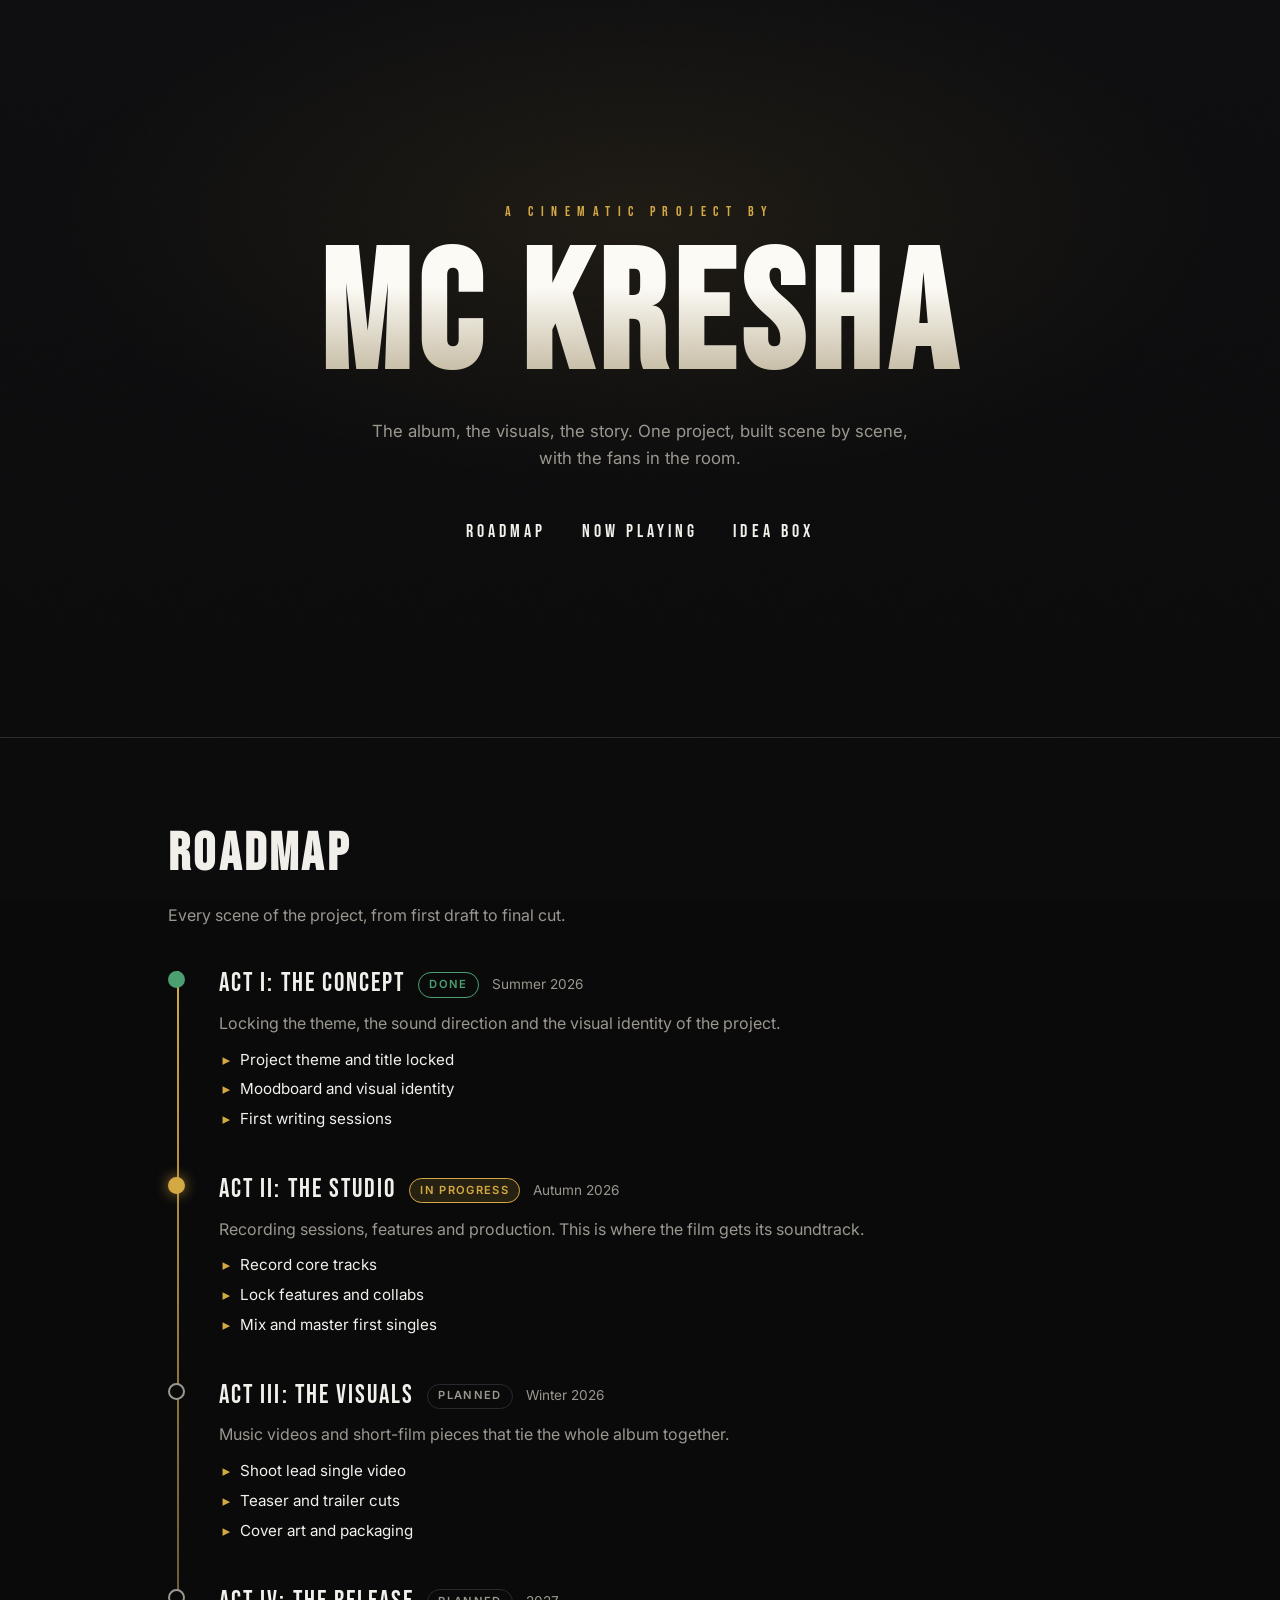
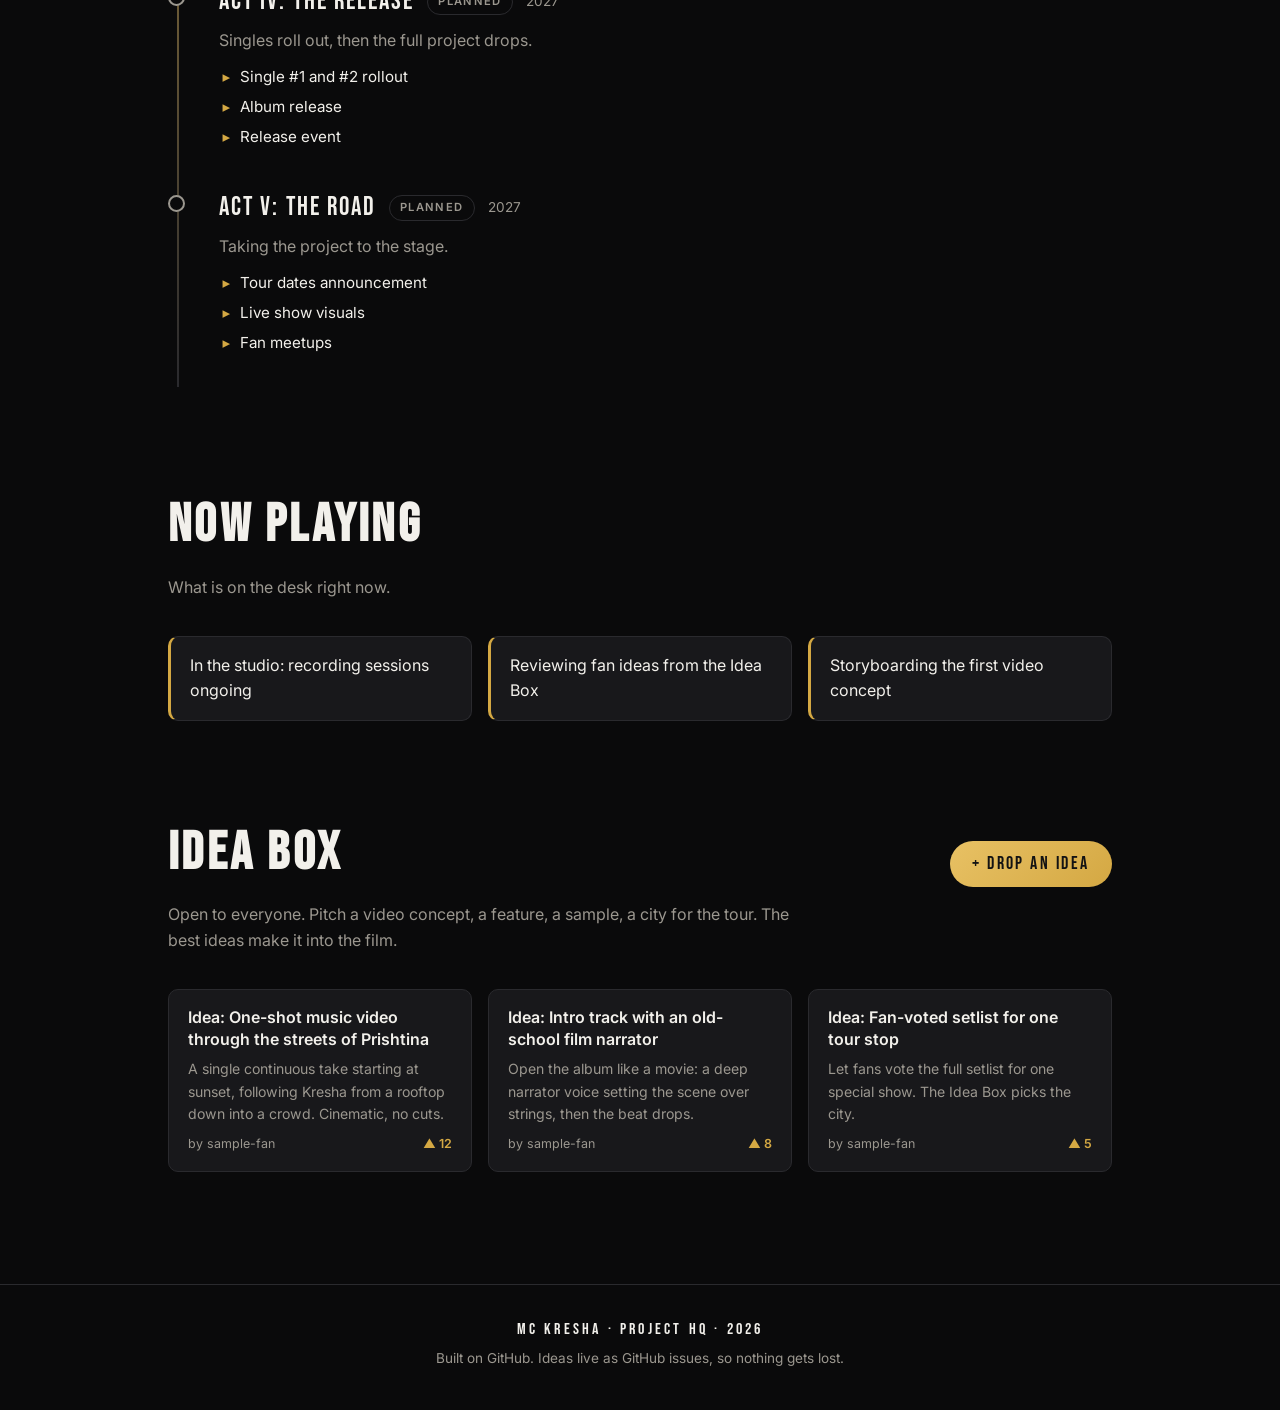
==== index.html @ be72e3a3 "MC Kresha Project HQ: cinematic hub with roadmap and idea box Co-Authored-By: Claude Fable 5 <norepl" ====
<!DOCTYPE html>
<html lang="en">
<head>
  <meta charset="UTF-8">
  <meta name="viewport" content="width=device-width, initial-scale=1.0">
  <title>MC KRESHA | Project HQ</title>
  <meta name="description" content="Official project hub for MC Kresha. Roadmap, updates and the fan idea box.">
  <link rel="preconnect" href="https://fonts.googleapis.com">
  <link rel="preconnect" href="https://fonts.gstatic.com" crossorigin>
  <link href="https://fonts.googleapis.com/css2?family=Bebas+Neue&family=Inter:wght@400;500;600&display=swap" rel="stylesheet">
  <link rel="stylesheet" href="styles.css">
  <link rel="icon" href="data:image/svg+xml,<svg xmlns='http://www.w3.org/2000/svg' viewBox='0 0 100 100'><text y='.9em' font-size='90'>🎬</text></svg>">
</head>
<body>
  <div class="grain" aria-hidden="true"></div>

  <header class="hero">
    <p class="hero-kicker">A CINEMATIC PROJECT BY</p>
    <h1 class="hero-title">MC&nbsp;KRESHA</h1>
    <p class="hero-sub" id="project-tagline">Loading project...</p>
    <nav class="hero-nav">
      <a href="#roadmap">Roadmap</a>
      <a href="#now">Now Playing</a>
      <a href="#ideas">Idea Box</a>
    </nav>
  </header>

  <main>
    <!-- ============ ROADMAP ============ -->
    <section id="roadmap" class="section">
      <div class="section-head">
        <h2>Roadmap</h2>
        <a class="edit-link" id="edit-roadmap" href="#" target="_blank" rel="noopener" hidden>Edit roadmap</a>
      </div>
      <p class="section-lede">Every scene of the project, from first draft to final cut.</p>
      <ol class="timeline" id="timeline">
        <!-- filled by app.js from data/roadmap.json -->
      </ol>
    </section>

    <!-- ============ NOW ============ -->
    <section id="now" class="section">
      <div class="section-head">
        <h2>Now Playing</h2>
      </div>
      <p class="section-lede">What is on the desk right now.</p>
      <ul class="now-list" id="now-list">
        <!-- filled by app.js from data/roadmap.json "now" entries -->
      </ul>
    </section>

    <!-- ============ IDEA BOX ============ -->
    <section id="ideas" class="section">
      <div class="section-head">
        <h2>Idea Box</h2>
        <a class="btn-gold" id="add-idea" href="#" target="_blank" rel="noopener">+ Drop an idea</a>
      </div>
      <p class="section-lede">
        Open to everyone. Pitch a video concept, a feature, a sample, a city for the tour.
        The best ideas make it into the film.
      </p>
      <div class="idea-grid" id="idea-grid">
        <p class="muted" id="idea-status">Loading ideas...</p>
      </div>
    </section>
  </main>

  <footer class="footer">
    <p>MC KRESHA · Project HQ · <span id="year"></span></p>
    <p class="muted">Built on GitHub. Ideas live as GitHub issues, so nothing gets lost.</p>
  </footer>

  <script src="app.js"></script>
</body>
</html>
---- styles.css ----
/* MC KRESHA Project HQ - cinematic dark theme */

:root {
  --bg: #0a0a0b;
  --bg-raise: #141416;
  --bg-card: #18181b;
  --line: #2a2a2e;
  --text: #f2f0eb;
  --text-dim: #9b978f;
  --gold: #d4a843;
  --gold-soft: rgba(212, 168, 67, 0.14);
  --red: #b3382e;
  --green: #4c9f70;
  --radius: 10px;
  --font-display: "Bebas Neue", "Arial Narrow", sans-serif;
  --font-body: "Inter", system-ui, sans-serif;
}

* { box-sizing: border-box; margin: 0; padding: 0; }

html { scroll-behavior: smooth; }

body {
  background: var(--bg);
  color: var(--text);
  font-family: var(--font-body);
  line-height: 1.6;
  overflow-x: hidden;
}

/* film grain overlay */
.grain {
  position: fixed;
  inset: 0;
  pointer-events: none;
  z-index: 50;
  opacity: 0.05;
  background-image: url("data:image/svg+xml,%3Csvg xmlns='http://www.w3.org/2000/svg' width='120' height='120'%3E%3Cfilter id='n'%3E%3CfeTurbulence type='fractalNoise' baseFrequency='0.9' numOctaves='2'/%3E%3C/filter%3E%3Crect width='120' height='120' filter='url(%23n)' opacity='0.6'/%3E%3C/svg%3E");
}

/* ============ HERO ============ */
.hero {
  min-height: 82vh;
  display: flex;
  flex-direction: column;
  justify-content: center;
  align-items: center;
  text-align: center;
  padding: 4rem 1.5rem 3rem;
  position: relative;
  background:
    radial-gradient(ellipse 70% 55% at 50% 30%, rgba(212, 168, 67, 0.09), transparent 65%),
    linear-gradient(180deg, #0d0d0f 0%, var(--bg) 100%);
  border-bottom: 1px solid var(--line);
}

.hero-kicker {
  font-family: var(--font-display);
  letter-spacing: 0.55em;
  font-size: 0.85rem;
  color: var(--gold);
  margin-bottom: 1rem;
}

.hero-title {
  font-family: var(--font-display);
  font-size: clamp(4rem, 15vw, 10.5rem);
  line-height: 0.95;
  letter-spacing: 0.04em;
  background: linear-gradient(180deg, #fdfbf6 30%, #b7ab8d 100%);
  -webkit-background-clip: text;
  background-clip: text;
  color: transparent;
}

.hero-sub {
  margin-top: 1.2rem;
  max-width: 34rem;
  color: var(--text-dim);
  font-size: 1.05rem;
}

.hero-nav {
  margin-top: 2.8rem;
  display: flex;
  gap: 2.2rem;
  flex-wrap: wrap;
  justify-content: center;
}

.hero-nav a {
  font-family: var(--font-display);
  font-size: 1.15rem;
  letter-spacing: 0.22em;
  color: var(--text);
  text-decoration: none;
  padding-bottom: 0.2rem;
  border-bottom: 2px solid transparent;
  transition: color 0.2s, border-color 0.2s;
}

.hero-nav a:hover { color: var(--gold); border-color: var(--gold); }

/* ============ SECTIONS ============ */
.section {
  max-width: 62rem;
  margin: 0 auto;
  padding: 4.5rem 1.5rem 1rem;
}

.section-head {
  display: flex;
  align-items: baseline;
  justify-content: space-between;
  gap: 1rem;
  flex-wrap: wrap;
}

.section-head h2 {
  font-family: var(--font-display);
  font-size: clamp(2.2rem, 6vw, 3.4rem);
  letter-spacing: 0.06em;
  color: var(--text);
}

.section-lede {
  color: var(--text-dim);
  margin: 0.4rem 0 2.2rem;
  max-width: 40rem;
}

.edit-link {
  color: var(--text-dim);
  font-size: 0.85rem;
  text-decoration: none;
  border: 1px solid var(--line);
  padding: 0.35rem 0.8rem;
  border-radius: 999px;
  transition: color 0.2s, border-color 0.2s;
}

.edit-link:hover { color: var(--gold); border-color: var(--gold); }

/* ============ TIMELINE ============ */
.timeline {
  list-style: none;
  position: relative;
  padding-left: 2rem;
}

.timeline::before {
  content: "";
  position: absolute;
  left: 0.55rem;
  top: 0.4rem;
  bottom: 0.4rem;
  width: 2px;
  background: linear-gradient(180deg, var(--gold) 0%, var(--line) 100%);
}

.timeline li {
  position: relative;
  padding: 0 0 2.4rem 1.2rem;
}

.timeline li::before {
  content: "";
  position: absolute;
  left: -1.98rem;
  top: 0.45rem;
  width: 13px;
  height: 13px;
  border-radius: 50%;
  background: var(--bg);
  border: 2px solid var(--text-dim);
}

.timeline li.status-done::before { background: var(--green); border-color: var(--green); }
.timeline li.status-active::before {
  background: var(--gold);
  border-color: var(--gold);
  box-shadow: 0 0 14px rgba(212, 168, 67, 0.7);
}

.phase-top {
  display: flex;
  align-items: center;
  gap: 0.8rem;
  flex-wrap: wrap;
}

.phase-title {
  font-family: var(--font-display);
  font-size: 1.6rem;
  letter-spacing: 0.08em;
}

.phase-when { color: var(--text-dim); font-size: 0.85rem; }

.badge {
  font-size: 0.7rem;
  font-weight: 600;
  letter-spacing: 0.12em;
  text-transform: uppercase;
  padding: 0.18rem 0.65rem;
  border-radius: 999px;
  border: 1px solid var(--line);
  color: var(--text-dim);
}

.badge.done { color: var(--green); border-color: var(--green); }
.badge.active { color: var(--gold); border-color: var(--gold); background: var(--gold-soft); }

.phase-desc { color: var(--text-dim); margin-top: 0.35rem; max-width: 44rem; }

.phase-items {
  list-style: none;
  margin-top: 0.7rem;
  display: flex;
  flex-direction: column;
  gap: 0.35rem;
}

.phase-items li {
  padding: 0 0 0 1.3rem;
  position: relative;
  color: var(--text);
  font-size: 0.95rem;
}

.phase-items li::before {
  content: "▸";
  position: absolute;
  left: 0.2rem;
  top: 0;
  border: none;
  width: auto;
  height: auto;
  background: none;
  color: var(--gold);
}

/* ============ NOW ============ */
.now-list {
  list-style: none;
  display: grid;
  grid-template-columns: repeat(auto-fit, minmax(240px, 1fr));
  gap: 1rem;
}

.now-list li {
  background: var(--bg-card);
  border: 1px solid var(--line);
  border-left: 3px solid var(--gold);
  border-radius: var(--radius);
  padding: 1rem 1.2rem;
}

/* ============ IDEA BOX ============ */
.btn-gold {
  font-family: var(--font-display);
  font-size: 1.1rem;
  letter-spacing: 0.14em;
  color: #131313;
  background: linear-gradient(135deg, #e8c164, var(--gold));
  text-decoration: none;
  padding: 0.55rem 1.4rem;
  border-radius: 999px;
  transition: transform 0.15s, box-shadow 0.15s;
  white-space: nowrap;
}

.btn-gold:hover {
  transform: translateY(-2px);
  box-shadow: 0 6px 22px rgba(212, 168, 67, 0.35);
}

.idea-grid {
  display: grid;
  grid-template-columns: repeat(auto-fill, minmax(260px, 1fr));
  gap: 1rem;
  margin-bottom: 2rem;
}

.idea-card {
  background: var(--bg-card);
  border: 1px solid var(--line);
  border-radius: var(--radius);
  padding: 1.1rem 1.2rem;
  display: flex;
  flex-direction: column;
  gap: 0.5rem;
  transition: border-color 0.2s, transform 0.2s;
}

.idea-card:hover { border-color: var(--gold); transform: translateY(-3px); }

.idea-card h3 { font-size: 1rem; font-weight: 600; line-height: 1.35; }

.idea-card h3 a { color: var(--text); text-decoration: none; }
.idea-card h3 a:hover { color: var(--gold); }

.idea-body {
  color: var(--text-dim);
  font-size: 0.88rem;
  display: -webkit-box;
  -webkit-line-clamp: 3;
  -webkit-box-orient: vertical;
  overflow: hidden;
}

.idea-meta {
  margin-top: auto;
  display: flex;
  justify-content: space-between;
  align-items: center;
  font-size: 0.78rem;
  color: var(--text-dim);
}

.idea-votes { color: var(--gold); font-weight: 600; }

.muted { color: var(--text-dim); }

/* ============ FOOTER ============ */
.footer {
  margin-top: 4rem;
  border-top: 1px solid var(--line);
  padding: 2rem 1.5rem 2.5rem;
  text-align: center;
  font-size: 0.85rem;
}

.footer p:first-child {
  font-family: var(--font-display);
  letter-spacing: 0.2em;
  font-size: 1rem;
  margin-bottom: 0.3rem;
}

@media (max-width: 600px) {
  .hero { min-height: 70vh; }
  .timeline { padding-left: 1.6rem; }
}
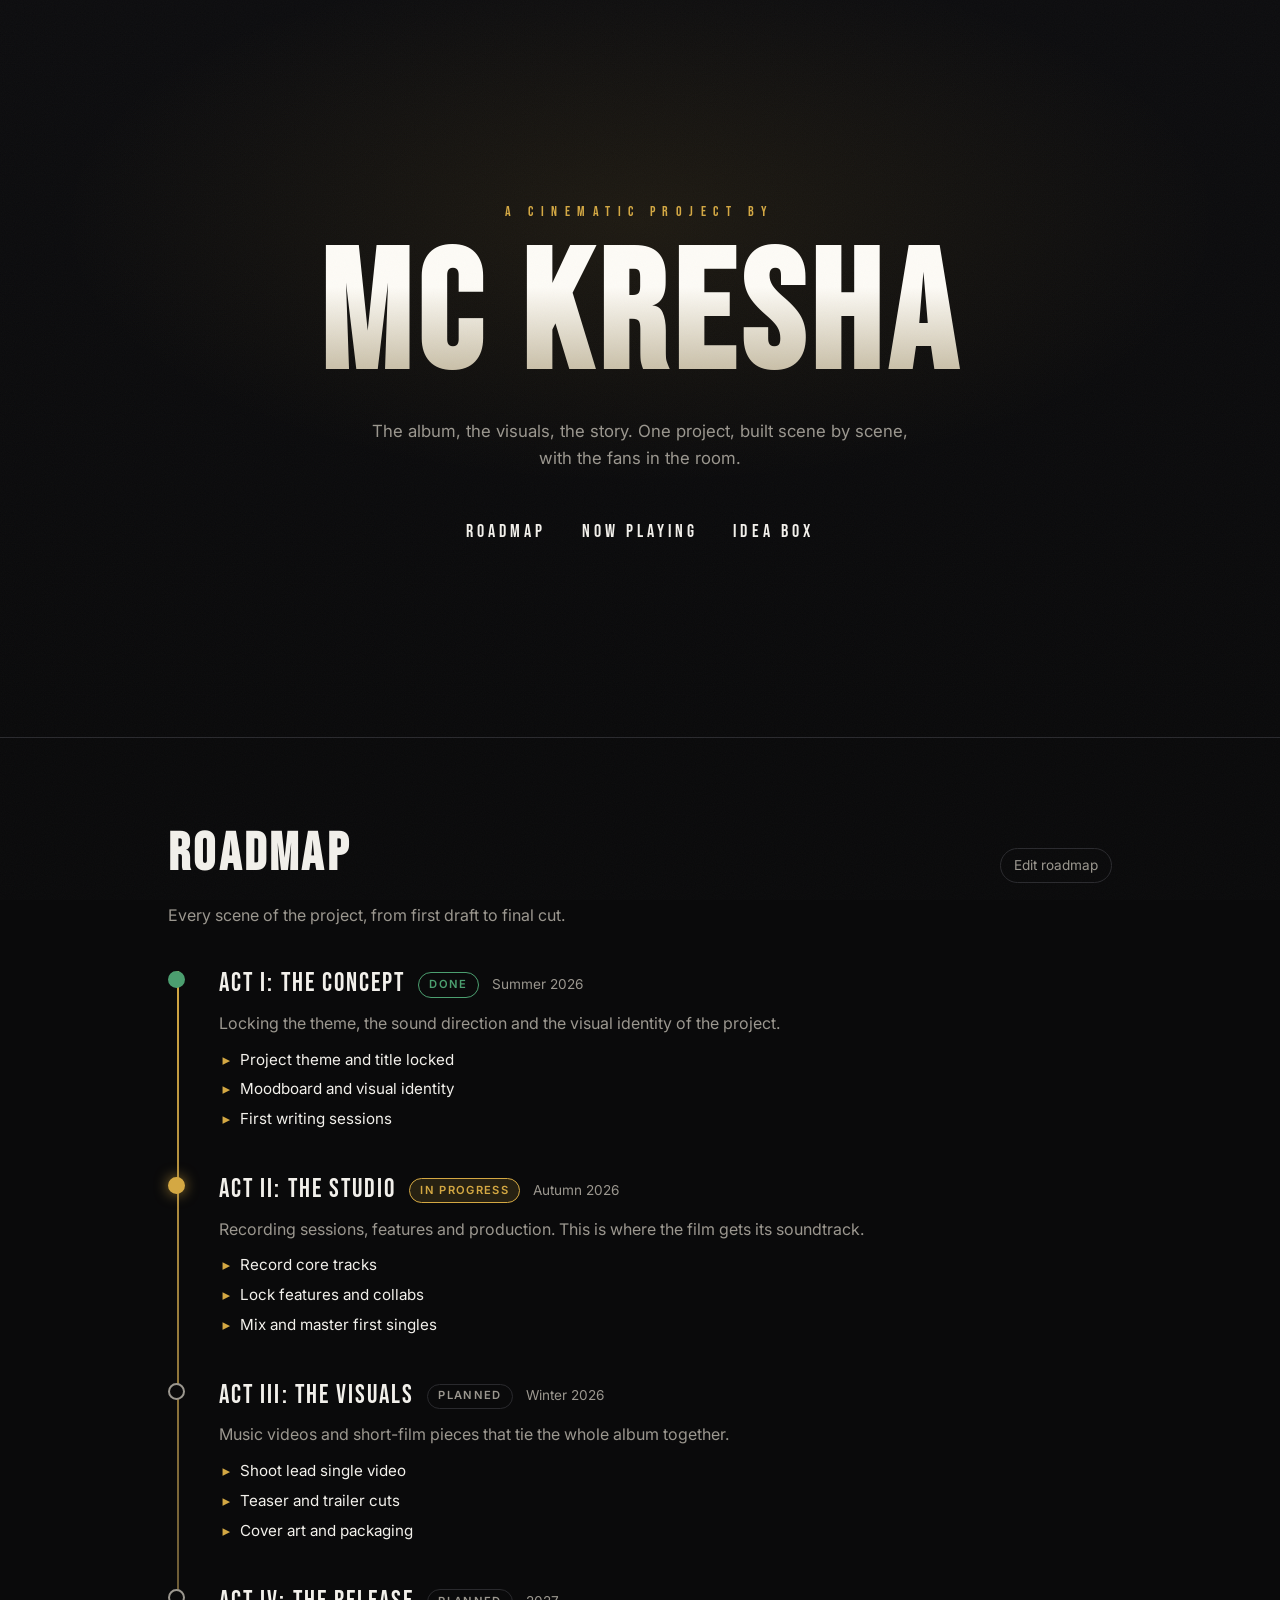
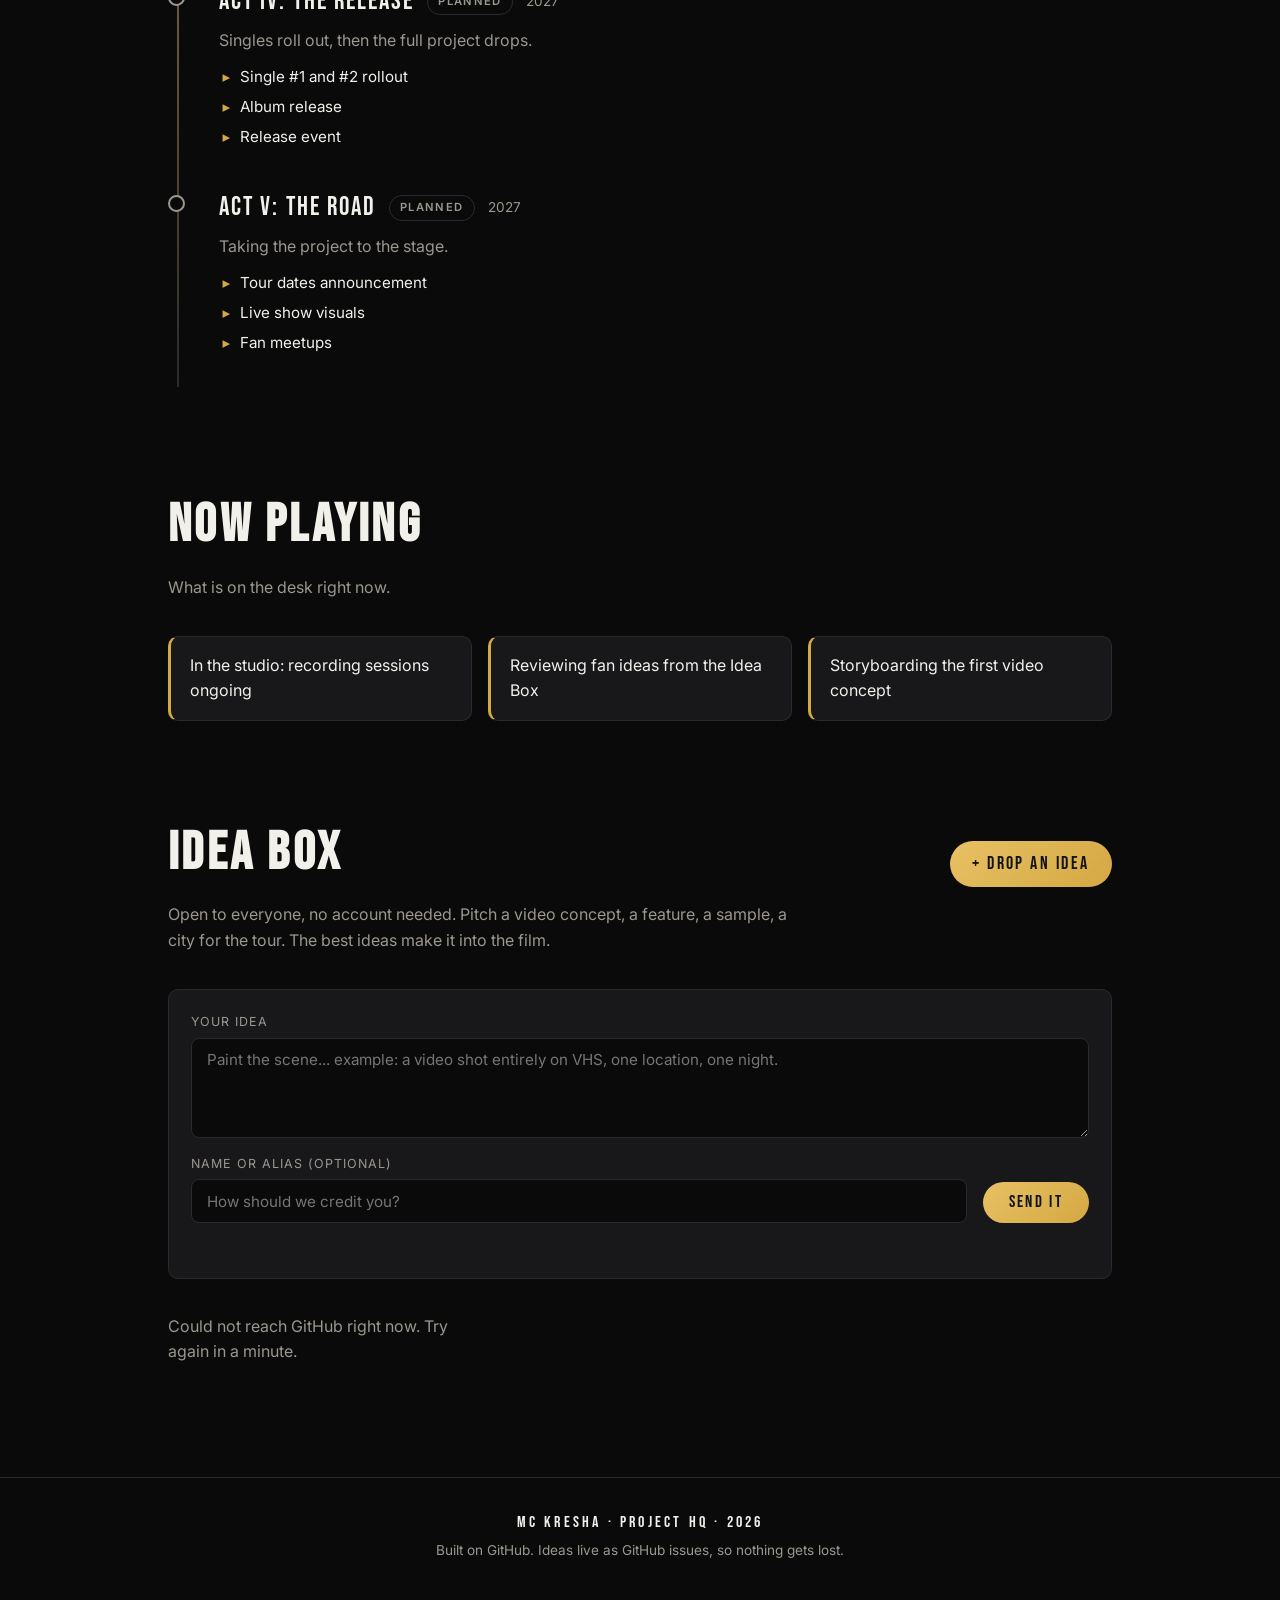
==== commit 2625dd1f: "Add no-login idea submissions via Cloudflare Worker relay On-page form (name optional, honeypot spam" ====
--- a/index.html
+++ b/index.html
@@ -56,9 +56,28 @@
         <a class="btn-gold" id="add-idea" href="#" target="_blank" rel="noopener">+ Drop an idea</a>
       </div>
       <p class="section-lede">
-        Open to everyone. Pitch a video concept, a feature, a sample, a city for the tour.
-        The best ideas make it into the film.
+        Open to everyone, no account needed. Pitch a video concept, a feature, a sample,
+        a city for the tour. The best ideas make it into the film.
       </p>
+
+      <form id="idea-form" class="idea-form" hidden>
+        <label class="field">
+          <span>Your idea</span>
+          <textarea id="idea-text" rows="4" maxlength="1000" required
+            placeholder="Paint the scene... example: a video shot entirely on VHS, one location, one night."></textarea>
+        </label>
+        <div class="idea-form-row">
+          <label class="field">
+            <span>Name or alias (optional)</span>
+            <input id="idea-name" type="text" maxlength="60" placeholder="How should we credit you?">
+          </label>
+          <button type="submit" class="btn-gold btn-submit" id="idea-submit">Send it</button>
+        </div>
+        <!-- honeypot field: humans never see it, bots fill it -->
+        <input type="text" id="idea-website" name="website" class="hp-field" tabindex="-1" autocomplete="off" aria-hidden="true">
+        <p class="form-msg" id="form-msg" role="status"></p>
+      </form>
+
       <div class="idea-grid" id="idea-grid">
         <p class="muted" id="idea-status">Loading ideas...</p>
       </div>
--- a/styles.css
+++ b/styles.css
@@ -275,6 +275,79 @@
   box-shadow: 0 6px 22px rgba(212, 168, 67, 0.35);
 }
 
+/* submission form */
+.idea-form {
+  background: var(--bg-card);
+  border: 1px solid var(--line);
+  border-radius: var(--radius);
+  padding: 1.4rem;
+  margin-bottom: 2.2rem;
+  display: flex;
+  flex-direction: column;
+  gap: 1rem;
+}
+
+.field {
+  display: flex;
+  flex-direction: column;
+  gap: 0.35rem;
+  flex: 1;
+}
+
+.field span {
+  font-size: 0.78rem;
+  letter-spacing: 0.08em;
+  text-transform: uppercase;
+  color: var(--text-dim);
+}
+
+.field textarea,
+.field input {
+  background: var(--bg);
+  border: 1px solid var(--line);
+  border-radius: 8px;
+  color: var(--text);
+  font-family: var(--font-body);
+  font-size: 0.95rem;
+  padding: 0.7rem 0.9rem;
+  resize: vertical;
+  transition: border-color 0.2s;
+}
+
+.field textarea:focus,
+.field input:focus {
+  outline: none;
+  border-color: var(--gold);
+}
+
+.idea-form-row {
+  display: flex;
+  gap: 1rem;
+  align-items: flex-end;
+  flex-wrap: wrap;
+}
+
+.btn-submit {
+  border: none;
+  cursor: pointer;
+  font-size: 1.05rem;
+  padding: 0.65rem 1.6rem;
+}
+
+.btn-submit:disabled { opacity: 0.6; cursor: wait; transform: none; }
+
+.hp-field {
+  position: absolute;
+  left: -9999px;
+  width: 1px;
+  height: 1px;
+  opacity: 0;
+}
+
+.form-msg { font-size: 0.85rem; color: var(--text-dim); min-height: 1.2em; margin: 0; }
+.form-msg.ok { color: var(--green); }
+.form-msg.err { color: var(--red); }
+
 .idea-grid {
   display: grid;
   grid-template-columns: repeat(auto-fill, minmax(260px, 1fr));
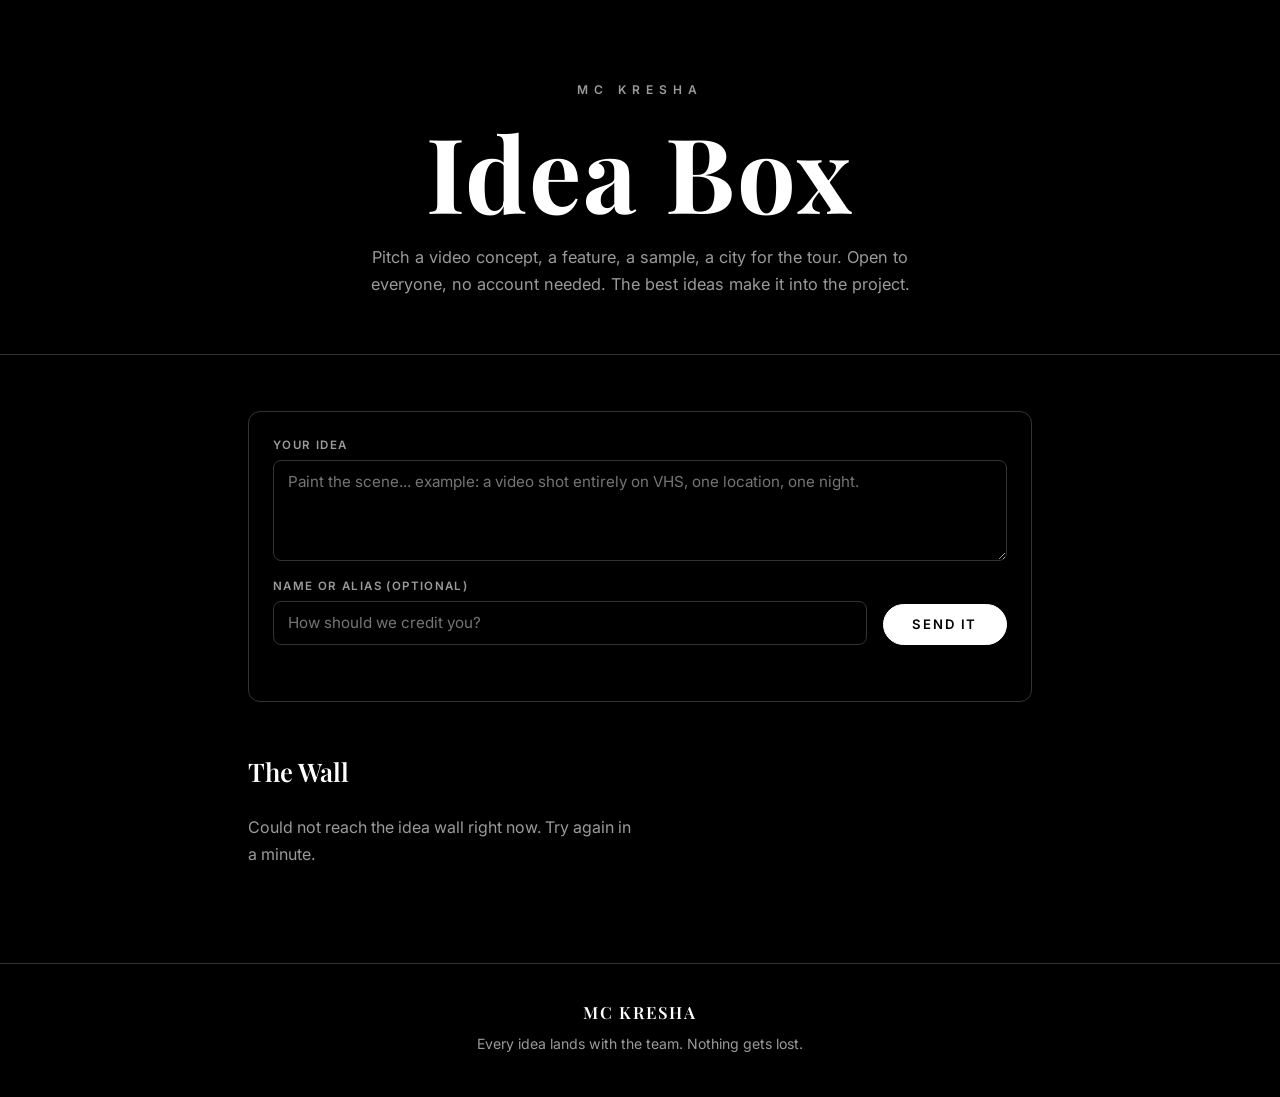
==== commit f41c91aa: "Strip Kresha page down to the idea box in house style Removed roadmap, now playing and the data file" ====
--- a/index.html
+++ b/index.html
@@ -3,81 +3,45 @@
 <head>
   <meta charset="UTF-8">
   <meta name="viewport" content="width=device-width, initial-scale=1.0">
-  <title>MC KRESHA | Project HQ</title>
-  <meta name="description" content="Official project hub for MC Kresha. Roadmap, updates and the fan idea box.">
+  <title>MC KRESHA | Idea Box</title>
+  <meta name="description" content="Drop your idea for the MC Kresha project. Open to everyone, no account needed.">
   <link rel="preconnect" href="https://fonts.googleapis.com">
   <link rel="preconnect" href="https://fonts.gstatic.com" crossorigin>
-  <link href="https://fonts.googleapis.com/css2?family=Bebas+Neue&family=Inter:wght@400;500;600&display=swap" rel="stylesheet">
+  <link href="https://fonts.googleapis.com/css2?family=Playfair+Display:wght@500;600;700&family=Inter:wght@400;500;600&display=swap" rel="stylesheet">
   <link rel="stylesheet" href="styles.css">
-  <link rel="icon" href="data:image/svg+xml,<svg xmlns='http://www.w3.org/2000/svg' viewBox='0 0 100 100'><text y='.9em' font-size='90'>🎬</text></svg>">
+  <link rel="icon" href="data:image/svg+xml,<svg xmlns='http://www.w3.org/2000/svg' viewBox='0 0 100 100'><text y='.9em' font-size='90'>💡</text></svg>">
 </head>
 <body>
-  <div class="grain" aria-hidden="true"></div>
 
   <header class="hero">
-    <p class="hero-kicker">A CINEMATIC PROJECT BY</p>
-    <h1 class="hero-title">MC&nbsp;KRESHA</h1>
-    <p class="hero-sub" id="project-tagline">Loading project...</p>
-    <nav class="hero-nav">
-      <a href="#roadmap">Roadmap</a>
-      <a href="#now">Now Playing</a>
-      <a href="#ideas">Idea Box</a>
-    </nav>
+    <p class="hero-kicker">MC KRESHA</p>
+    <h1 class="hero-title">Idea Box</h1>
+    <p class="hero-sub">
+      Pitch a video concept, a feature, a sample, a city for the tour.
+      Open to everyone, no account needed. The best ideas make it into the project.
+    </p>
   </header>
 
   <main>
-    <!-- ============ ROADMAP ============ -->
-    <section id="roadmap" class="section">
-      <div class="section-head">
-        <h2>Roadmap</h2>
-        <a class="edit-link" id="edit-roadmap" href="#" target="_blank" rel="noopener" hidden>Edit roadmap</a>
-      </div>
-      <p class="section-lede">Every scene of the project, from first draft to final cut.</p>
-      <ol class="timeline" id="timeline">
-        <!-- filled by app.js from data/roadmap.json -->
-      </ol>
-    </section>
-
-    <!-- ============ NOW ============ -->
-    <section id="now" class="section">
-      <div class="section-head">
-        <h2>Now Playing</h2>
-      </div>
-      <p class="section-lede">What is on the desk right now.</p>
-      <ul class="now-list" id="now-list">
-        <!-- filled by app.js from data/roadmap.json "now" entries -->
-      </ul>
-    </section>
-
-    <!-- ============ IDEA BOX ============ -->
-    <section id="ideas" class="section">
-      <div class="section-head">
-        <h2>Idea Box</h2>
-        <a class="btn-gold" id="add-idea" href="#" target="_blank" rel="noopener">+ Drop an idea</a>
-      </div>
-      <p class="section-lede">
-        Open to everyone, no account needed. Pitch a video concept, a feature, a sample,
-        a city for the tour. The best ideas make it into the film.
-      </p>
-
+    <section class="section">
       <form id="idea-form" class="idea-form" hidden>
         <label class="field">
           <span>Your idea</span>
           <textarea id="idea-text" rows="4" maxlength="1000" required
             placeholder="Paint the scene... example: a video shot entirely on VHS, one location, one night."></textarea>
         </label>
-        <div class="idea-form-row">
+        <div class="form-row">
           <label class="field">
             <span>Name or alias (optional)</span>
             <input id="idea-name" type="text" maxlength="60" placeholder="How should we credit you?">
           </label>
-          <button type="submit" class="btn-gold btn-submit" id="idea-submit">Send it</button>
+          <button type="submit" class="btn-send" id="idea-submit">Send it</button>
         </div>
-        <!-- honeypot field: humans never see it, bots fill it -->
         <input type="text" id="idea-website" name="website" class="hp-field" tabindex="-1" autocomplete="off" aria-hidden="true">
         <p class="form-msg" id="form-msg" role="status"></p>
       </form>
 
+      <h2 class="wall-title">The Wall</h2>
       <div class="idea-grid" id="idea-grid">
         <p class="muted" id="idea-status">Loading ideas...</p>
       </div>
@@ -85,8 +49,8 @@
   </main>
 
   <footer class="footer">
-    <p>MC KRESHA · Project HQ · <span id="year"></span></p>
-    <p class="muted">Built on GitHub. Ideas live as GitHub issues, so nothing gets lost.</p>
+    <p>MC KRESHA</p>
+    <p class="muted">Every idea lands with the team. Nothing gets lost.</p>
   </footer>
 
   <script src="app.js"></script>
--- a/styles.css
+++ b/styles.css
@@ -1,304 +1,87 @@
-/* MC KRESHA Project HQ - cinematic dark theme */
+/* MC KRESHA Idea Box - house style: pitch black, plain white */
 
 :root {
-  --bg: #0a0a0b;
-  --bg-raise: #141416;
-  --bg-card: #18181b;
-  --line: #2a2a2e;
-  --text: #f2f0eb;
-  --text-dim: #9b978f;
-  --gold: #d4a843;
-  --gold-soft: rgba(212, 168, 67, 0.14);
-  --red: #b3382e;
-  --green: #4c9f70;
-  --radius: 10px;
-  --font-display: "Bebas Neue", "Arial Narrow", sans-serif;
+  --bg: #000000;
+  --line: #333333;
+  --line-soft: #222222;
+  --text: #ffffff;
+  --dim: #9a9a9a;
+  --radius: 12px;
+  --font-display: "Playfair Display", Georgia, serif;
   --font-body: "Inter", system-ui, sans-serif;
 }
 
 * { box-sizing: border-box; margin: 0; padding: 0; }
 
-html { scroll-behavior: smooth; }
-
 body {
   background: var(--bg);
   color: var(--text);
   font-family: var(--font-body);
-  line-height: 1.6;
-  overflow-x: hidden;
-}
-
-/* film grain overlay */
-.grain {
-  position: fixed;
-  inset: 0;
-  pointer-events: none;
-  z-index: 50;
-  opacity: 0.05;
-  background-image: url("data:image/svg+xml,%3Csvg xmlns='http://www.w3.org/2000/svg' width='120' height='120'%3E%3Cfilter id='n'%3E%3CfeTurbulence type='fractalNoise' baseFrequency='0.9' numOctaves='2'/%3E%3C/filter%3E%3Crect width='120' height='120' filter='url(%23n)' opacity='0.6'/%3E%3C/svg%3E");
+  line-height: 1.65;
 }
 
 /* ============ HERO ============ */
 .hero {
-  min-height: 82vh;
   display: flex;
   flex-direction: column;
   justify-content: center;
   align-items: center;
   text-align: center;
-  padding: 4rem 1.5rem 3rem;
-  position: relative;
-  background:
-    radial-gradient(ellipse 70% 55% at 50% 30%, rgba(212, 168, 67, 0.09), transparent 65%),
-    linear-gradient(180deg, #0d0d0f 0%, var(--bg) 100%);
+  padding: 5rem 1.5rem 3.5rem;
   border-bottom: 1px solid var(--line);
 }
 
 .hero-kicker {
-  font-family: var(--font-display);
-  letter-spacing: 0.55em;
-  font-size: 0.85rem;
-  color: var(--gold);
-  margin-bottom: 1rem;
+  letter-spacing: 0.5em;
+  font-size: 0.75rem;
+  font-weight: 600;
+  color: var(--dim);
+  margin-bottom: 1.2rem;
 }
 
 .hero-title {
   font-family: var(--font-display);
-  font-size: clamp(4rem, 15vw, 10.5rem);
-  line-height: 0.95;
-  letter-spacing: 0.04em;
-  background: linear-gradient(180deg, #fdfbf6 30%, #b7ab8d 100%);
-  -webkit-background-clip: text;
-  background-clip: text;
-  color: transparent;
+  font-weight: 700;
+  font-size: clamp(3rem, 11vw, 6.5rem);
+  line-height: 1;
+  letter-spacing: 0.02em;
+  color: var(--text);
 }
 
 .hero-sub {
-  margin-top: 1.2rem;
+  margin-top: 1.3rem;
   max-width: 34rem;
-  color: var(--text-dim);
-  font-size: 1.05rem;
+  color: var(--dim);
+  font-size: 1.02rem;
 }
 
-.hero-nav {
-  margin-top: 2.8rem;
-  display: flex;
-  gap: 2.2rem;
-  flex-wrap: wrap;
-  justify-content: center;
+/* ============ SECTION ============ */
+.section {
+  max-width: 52rem;
+  margin: 0 auto;
+  padding: 3.5rem 1.5rem 1rem;
 }
 
-.hero-nav a {
-  font-family: var(--font-display);
-  font-size: 1.15rem;
-  letter-spacing: 0.22em;
-  color: var(--text);
-  text-decoration: none;
-  padding-bottom: 0.2rem;
-  border-bottom: 2px solid transparent;
-  transition: color 0.2s, border-color 0.2s;
-}
+.muted { color: var(--dim); }
 
-.hero-nav a:hover { color: var(--gold); border-color: var(--gold); }
-
-/* ============ SECTIONS ============ */
-.section {
-  max-width: 62rem;
-  margin: 0 auto;
-  padding: 4.5rem 1.5rem 1rem;
-}
-
-.section-head {
-  display: flex;
-  align-items: baseline;
-  justify-content: space-between;
-  gap: 1rem;
-  flex-wrap: wrap;
-}
-
-.section-head h2 {
-  font-family: var(--font-display);
-  font-size: clamp(2.2rem, 6vw, 3.4rem);
-  letter-spacing: 0.06em;
-  color: var(--text);
-}
-
-.section-lede {
-  color: var(--text-dim);
-  margin: 0.4rem 0 2.2rem;
-  max-width: 40rem;
-}
-
-.edit-link {
-  color: var(--text-dim);
-  font-size: 0.85rem;
-  text-decoration: none;
-  border: 1px solid var(--line);
-  padding: 0.35rem 0.8rem;
-  border-radius: 999px;
-  transition: color 0.2s, border-color 0.2s;
-}
-
-.edit-link:hover { color: var(--gold); border-color: var(--gold); }
-
-/* ============ TIMELINE ============ */
-.timeline {
-  list-style: none;
-  position: relative;
-  padding-left: 2rem;
-}
-
-.timeline::before {
-  content: "";
-  position: absolute;
-  left: 0.55rem;
-  top: 0.4rem;
-  bottom: 0.4rem;
-  width: 2px;
-  background: linear-gradient(180deg, var(--gold) 0%, var(--line) 100%);
-}
-
-.timeline li {
-  position: relative;
-  padding: 0 0 2.4rem 1.2rem;
-}
-
-.timeline li::before {
-  content: "";
-  position: absolute;
-  left: -1.98rem;
-  top: 0.45rem;
-  width: 13px;
-  height: 13px;
-  border-radius: 50%;
-  background: var(--bg);
-  border: 2px solid var(--text-dim);
-}
-
-.timeline li.status-done::before { background: var(--green); border-color: var(--green); }
-.timeline li.status-active::before {
-  background: var(--gold);
-  border-color: var(--gold);
-  box-shadow: 0 0 14px rgba(212, 168, 67, 0.7);
-}
-
-.phase-top {
-  display: flex;
-  align-items: center;
-  gap: 0.8rem;
-  flex-wrap: wrap;
-}
-
-.phase-title {
-  font-family: var(--font-display);
-  font-size: 1.6rem;
-  letter-spacing: 0.08em;
-}
-
-.phase-when { color: var(--text-dim); font-size: 0.85rem; }
-
-.badge {
-  font-size: 0.7rem;
-  font-weight: 600;
-  letter-spacing: 0.12em;
-  text-transform: uppercase;
-  padding: 0.18rem 0.65rem;
-  border-radius: 999px;
-  border: 1px solid var(--line);
-  color: var(--text-dim);
-}
-
-.badge.done { color: var(--green); border-color: var(--green); }
-.badge.active { color: var(--gold); border-color: var(--gold); background: var(--gold-soft); }
-
-.phase-desc { color: var(--text-dim); margin-top: 0.35rem; max-width: 44rem; }
-
-.phase-items {
-  list-style: none;
-  margin-top: 0.7rem;
-  display: flex;
-  flex-direction: column;
-  gap: 0.35rem;
-}
-
-.phase-items li {
-  padding: 0 0 0 1.3rem;
-  position: relative;
-  color: var(--text);
-  font-size: 0.95rem;
-}
-
-.phase-items li::before {
-  content: "▸";
-  position: absolute;
-  left: 0.2rem;
-  top: 0;
-  border: none;
-  width: auto;
-  height: auto;
-  background: none;
-  color: var(--gold);
-}
-
-/* ============ NOW ============ */
-.now-list {
-  list-style: none;
-  display: grid;
-  grid-template-columns: repeat(auto-fit, minmax(240px, 1fr));
-  gap: 1rem;
-}
-
-.now-list li {
-  background: var(--bg-card);
-  border: 1px solid var(--line);
-  border-left: 3px solid var(--gold);
-  border-radius: var(--radius);
-  padding: 1rem 1.2rem;
-}
-
-/* ============ IDEA BOX ============ */
-.btn-gold {
-  font-family: var(--font-display);
-  font-size: 1.1rem;
-  letter-spacing: 0.14em;
-  color: #131313;
-  background: linear-gradient(135deg, #e8c164, var(--gold));
-  text-decoration: none;
-  padding: 0.55rem 1.4rem;
-  border-radius: 999px;
-  transition: transform 0.15s, box-shadow 0.15s;
-  white-space: nowrap;
-}
-
-.btn-gold:hover {
-  transform: translateY(-2px);
-  box-shadow: 0 6px 22px rgba(212, 168, 67, 0.35);
-}
-
-/* submission form */
+/* ============ FORM ============ */
 .idea-form {
-  background: var(--bg-card);
   border: 1px solid var(--line);
   border-radius: var(--radius);
-  padding: 1.4rem;
-  margin-bottom: 2.2rem;
+  padding: 1.5rem;
   display: flex;
   flex-direction: column;
   gap: 1rem;
 }
 
-.field {
-  display: flex;
-  flex-direction: column;
-  gap: 0.35rem;
-  flex: 1;
-}
+.field { display: flex; flex-direction: column; gap: 0.35rem; flex: 1; }
 
 .field span {
-  font-size: 0.78rem;
-  letter-spacing: 0.08em;
+  font-size: 0.72rem;
+  font-weight: 600;
+  letter-spacing: 0.12em;
   text-transform: uppercase;
-  color: var(--text-dim);
+  color: var(--dim);
 }
 
 .field textarea,
@@ -315,26 +98,32 @@
 }
 
 .field textarea:focus,
-.field input:focus {
-  outline: none;
-  border-color: var(--gold);
-}
+.field input:focus { outline: none; border-color: var(--text); }
 
-.idea-form-row {
+.form-row {
   display: flex;
   gap: 1rem;
   align-items: flex-end;
   flex-wrap: wrap;
 }
 
-.btn-submit {
-  border: none;
+.btn-send {
+  font-family: var(--font-body);
+  font-size: 0.82rem;
+  font-weight: 600;
+  letter-spacing: 0.14em;
+  text-transform: uppercase;
+  color: var(--bg);
+  background: var(--text);
+  border: 1px solid var(--text);
+  border-radius: 999px;
+  padding: 0.7rem 1.8rem;
   cursor: pointer;
-  font-size: 1.05rem;
-  padding: 0.65rem 1.6rem;
+  transition: opacity 0.15s;
 }
 
-.btn-submit:disabled { opacity: 0.6; cursor: wait; transform: none; }
+.btn-send:hover { opacity: 0.85; }
+.btn-send:disabled { opacity: 0.5; cursor: wait; }
 
 .hp-field {
   position: absolute;
@@ -344,74 +133,66 @@
   opacity: 0;
 }
 
-.form-msg { font-size: 0.85rem; color: var(--text-dim); min-height: 1.2em; margin: 0; }
-.form-msg.ok { color: var(--green); }
-.form-msg.err { color: var(--red); }
+.form-msg { font-size: 0.85rem; color: var(--dim); min-height: 1.2em; margin: 0; }
+
+/* ============ WALL ============ */
+.wall-title {
+  font-family: var(--font-display);
+  font-weight: 600;
+  font-size: 1.6rem;
+  margin: 3rem 0 1.4rem;
+}
 
 .idea-grid {
   display: grid;
-  grid-template-columns: repeat(auto-fill, minmax(260px, 1fr));
-  gap: 1rem;
+  grid-template-columns: repeat(auto-fill, minmax(250px, 1fr));
+  gap: 1.1rem;
   margin-bottom: 2rem;
 }
 
 .idea-card {
-  background: var(--bg-card);
   border: 1px solid var(--line);
   border-radius: var(--radius);
-  padding: 1.1rem 1.2rem;
+  padding: 1.1rem 1.3rem;
   display: flex;
   flex-direction: column;
-  gap: 0.5rem;
-  transition: border-color 0.2s, transform 0.2s;
+  gap: 0.6rem;
+  transition: border-color 0.2s;
 }
 
-.idea-card:hover { border-color: var(--gold); transform: translateY(-3px); }
+.idea-card:hover { border-color: var(--text); }
 
-.idea-card h3 { font-size: 1rem; font-weight: 600; line-height: 1.35; }
-
-.idea-card h3 a { color: var(--text); text-decoration: none; }
-.idea-card h3 a:hover { color: var(--gold); }
-
-.idea-body {
-  color: var(--text-dim);
-  font-size: 0.88rem;
-  display: -webkit-box;
-  -webkit-line-clamp: 3;
-  -webkit-box-orient: vertical;
-  overflow: hidden;
-}
+.idea-body { font-size: 0.92rem; }
 
 .idea-meta {
   margin-top: auto;
   display: flex;
   justify-content: space-between;
   align-items: center;
+  gap: 0.8rem;
   font-size: 0.78rem;
-  color: var(--text-dim);
+  color: var(--dim);
 }
 
-.idea-votes { color: var(--gold); font-weight: 600; }
+.idea-votes { color: var(--text); font-weight: 600; }
 
-.muted { color: var(--text-dim); }
+.idea-meta a { color: var(--dim); text-decoration: none; border-bottom: 1px solid var(--line-soft); }
+.idea-meta a:hover { color: var(--text); border-color: var(--text); }
 
 /* ============ FOOTER ============ */
 .footer {
-  margin-top: 4rem;
+  margin-top: 3rem;
   border-top: 1px solid var(--line);
-  padding: 2rem 1.5rem 2.5rem;
+  padding: 2.2rem 1.5rem 2.6rem;
   text-align: center;
-  font-size: 0.85rem;
+  font-size: 0.88rem;
 }
 
 .footer p:first-child {
   font-family: var(--font-display);
-  letter-spacing: 0.2em;
-  font-size: 1rem;
+  font-weight: 600;
+  letter-spacing: 0.1em;
+  font-size: 1.05rem;
+  color: var(--text);
   margin-bottom: 0.3rem;
 }
-
-@media (max-width: 600px) {
-  .hero { min-height: 70vh; }
-  .timeline { padding-left: 1.6rem; }
-}
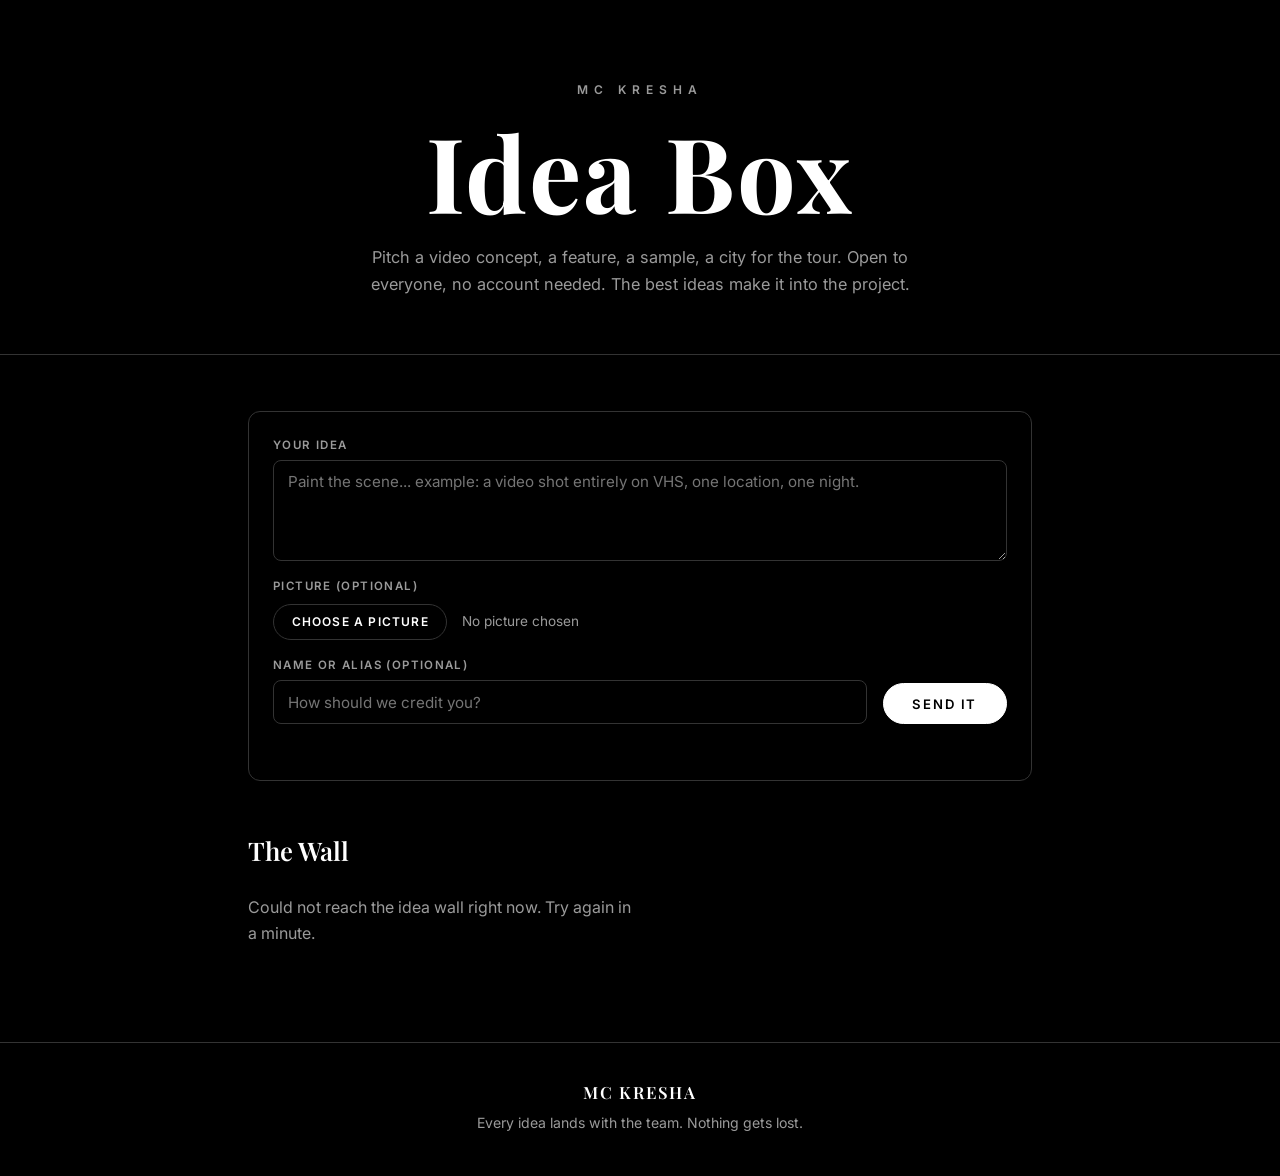
==== commit 754b88e2: "Let people attach a picture to an idea Browser resizes to 1600px JPEG (also drops EXIF), relay store" ====
--- a/index.html
+++ b/index.html
@@ -30,6 +30,19 @@
           <textarea id="idea-text" rows="4" maxlength="1000" required
             placeholder="Paint the scene... example: a video shot entirely on VHS, one location, one night."></textarea>
         </label>
+        <div class="pic-field">
+          <span class="pic-label">Picture (optional)</span>
+          <div class="pic-row">
+            <label class="btn-file">
+              Choose a picture
+              <input id="idea-image" type="file" accept="image/*">
+            </label>
+            <span class="pic-name muted" id="pic-name">No picture chosen</span>
+            <button type="button" class="btn-clear" id="pic-clear" hidden>Remove picture</button>
+          </div>
+          <img id="pic-preview" class="pic-preview" alt="" hidden>
+        </div>
+
         <div class="form-row">
           <label class="field">
             <span>Name or alias (optional)</span>
--- a/styles.css
+++ b/styles.css
@@ -107,6 +107,66 @@
   flex-wrap: wrap;
 }
 
+/* ============ PICTURE FIELD ============ */
+.pic-field { display: flex; flex-direction: column; gap: 0.5rem; }
+
+.pic-label {
+  font-size: 0.72rem;
+  font-weight: 600;
+  letter-spacing: 0.12em;
+  text-transform: uppercase;
+  color: var(--dim);
+}
+
+.pic-row { display: flex; align-items: center; gap: 0.9rem; flex-wrap: wrap; }
+
+.btn-file {
+  font-size: 0.75rem;
+  font-weight: 600;
+  letter-spacing: 0.1em;
+  text-transform: uppercase;
+  border: 1px solid var(--line);
+  border-radius: 999px;
+  padding: 0.45rem 1.1rem;
+  cursor: pointer;
+  transition: border-color 0.15s;
+}
+
+.btn-file:hover { border-color: var(--text); }
+.btn-file input { display: none; }
+
+.pic-name { font-size: 0.85rem; }
+
+.btn-clear {
+  font-size: 0.72rem;
+  letter-spacing: 0.08em;
+  text-transform: uppercase;
+  background: none;
+  border: none;
+  color: var(--dim);
+  cursor: pointer;
+  text-decoration: underline;
+  padding: 0;
+}
+
+.btn-clear:hover { color: var(--text); }
+
+.pic-preview {
+  max-width: 12rem;
+  max-height: 9rem;
+  width: auto;
+  border: 1px solid var(--line);
+  border-radius: 8px;
+  object-fit: cover;
+}
+
+.idea-image {
+  width: 100%;
+  border-radius: 8px;
+  border: 1px solid var(--line-soft);
+  display: block;
+}
+
 .btn-send {
   font-family: var(--font-body);
   font-size: 0.82rem;
@@ -166,18 +226,9 @@
 
 .idea-meta {
   margin-top: auto;
-  display: flex;
-  justify-content: space-between;
-  align-items: center;
-  gap: 0.8rem;
   font-size: 0.78rem;
   color: var(--dim);
 }
-
-.idea-votes { color: var(--text); font-weight: 600; }
-
-.idea-meta a { color: var(--dim); text-decoration: none; border-bottom: 1px solid var(--line-soft); }
-.idea-meta a:hover { color: var(--text); border-color: var(--text); }
 
 /* ============ FOOTER ============ */
 .footer {
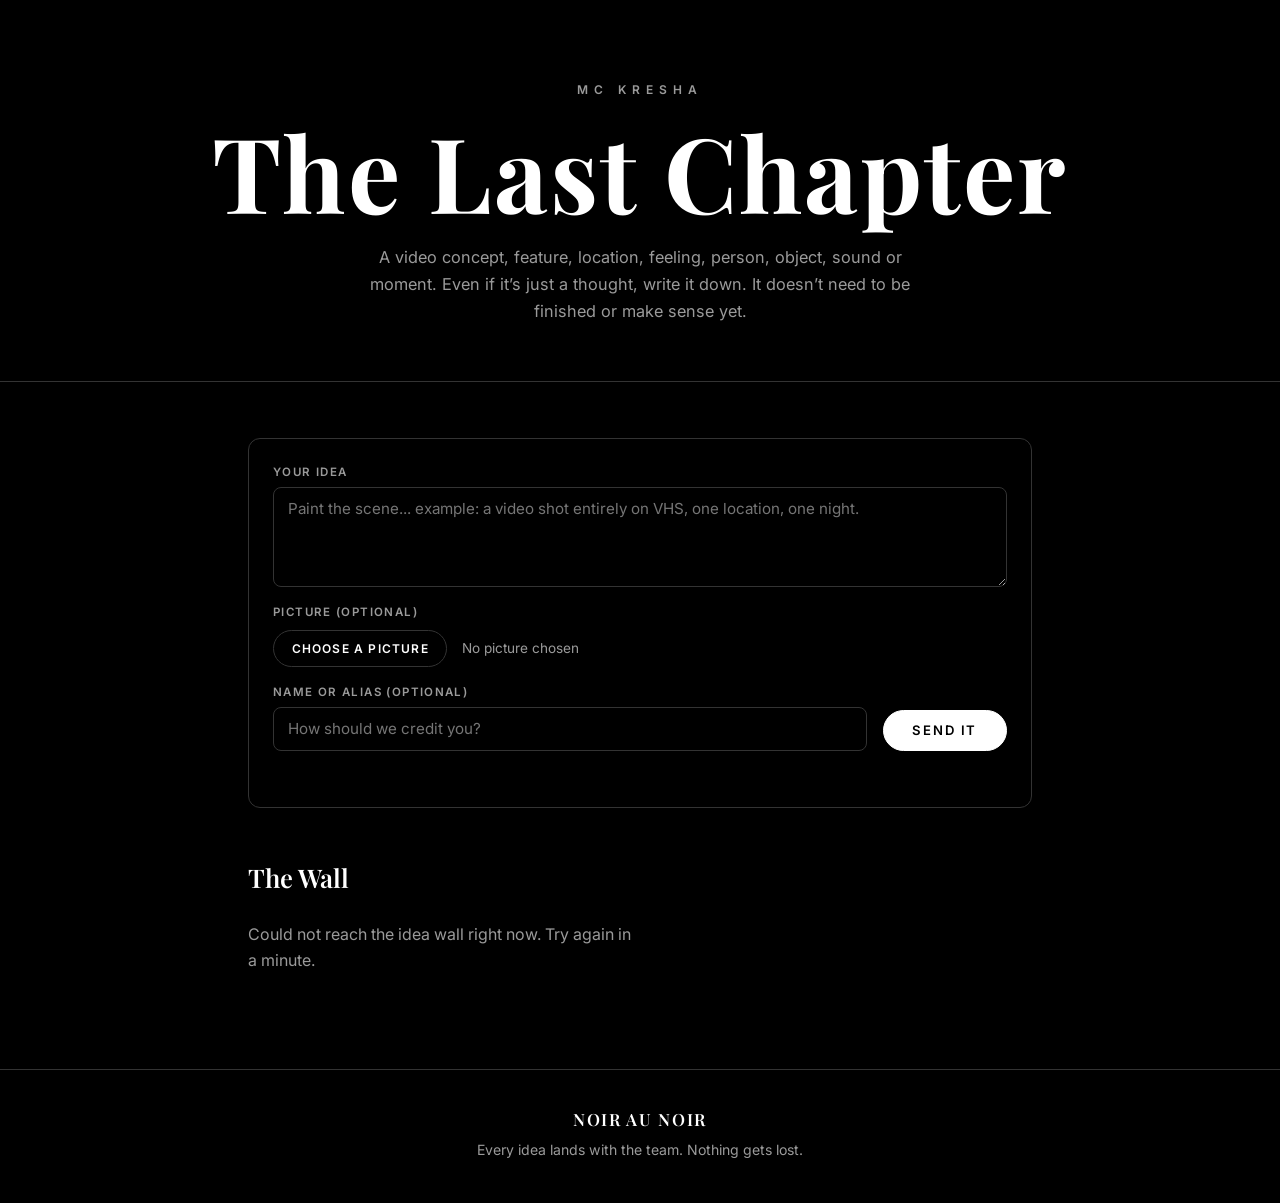
==== commit 7e660b5a: "Rename the page to The Last Chapter, new intro, Noir au Noir footer Co-Authored-By: Claude Fable 5 <" ====
--- a/index.html
+++ b/index.html
@@ -3,8 +3,8 @@
 <head>
   <meta charset="UTF-8">
   <meta name="viewport" content="width=device-width, initial-scale=1.0">
-  <title>MC KRESHA | Idea Box</title>
-  <meta name="description" content="Drop your idea for the MC Kresha project. Open to everyone, no account needed.">
+  <title>MC KRESHA | The Last Chapter</title>
+  <meta name="description" content="The Last Chapter: send your idea for the MC Kresha project. Open to everyone, no account needed.">
   <link rel="preconnect" href="https://fonts.googleapis.com">
   <link rel="preconnect" href="https://fonts.gstatic.com" crossorigin>
   <link href="https://fonts.googleapis.com/css2?family=Playfair+Display:wght@500;600;700&family=Inter:wght@400;500;600&display=swap" rel="stylesheet">
@@ -15,10 +15,11 @@
 
   <header class="hero">
     <p class="hero-kicker">MC KRESHA</p>
-    <h1 class="hero-title">Idea Box</h1>
+    <h1 class="hero-title">The Last Chapter</h1>
     <p class="hero-sub">
-      Pitch a video concept, a feature, a sample, a city for the tour.
-      Open to everyone, no account needed. The best ideas make it into the project.
+      A video concept, feature, location, feeling, person, object, sound or moment.
+      Even if it’s just a thought, write it down. It doesn’t need to be finished
+      or make sense yet.
     </p>
   </header>
 
@@ -62,7 +63,7 @@
   </main>
 
   <footer class="footer">
-    <p>MC KRESHA</p>
+    <p>NOIR AU NOIR</p>
     <p class="muted">Every idea lands with the team. Nothing gets lost.</p>
   </footer>
 
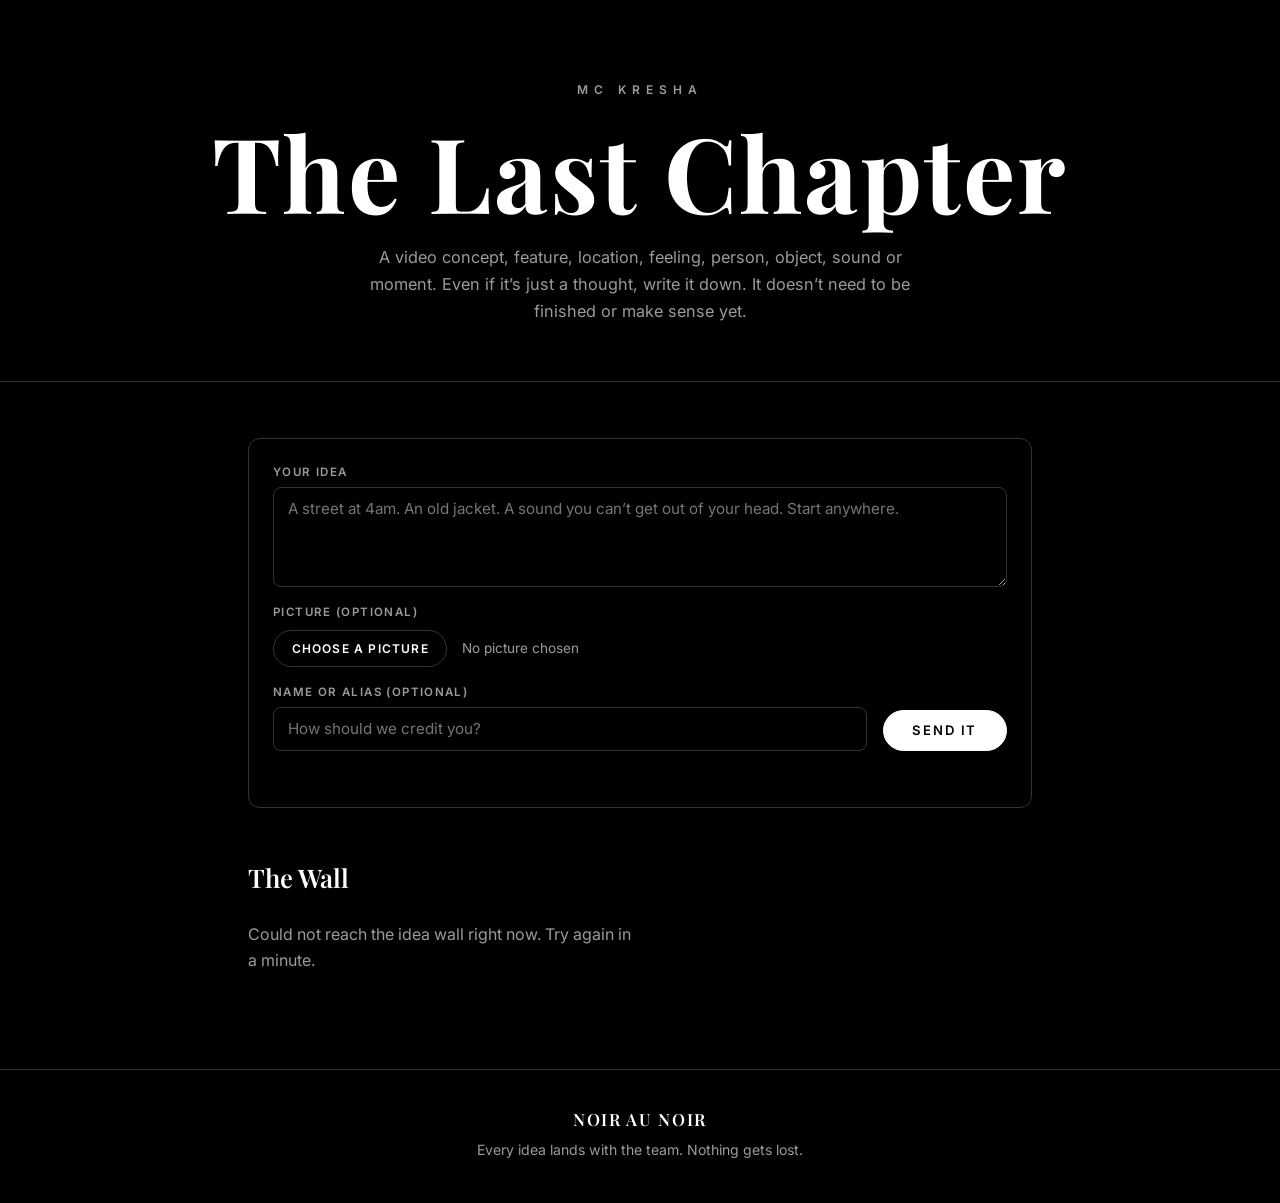
==== commit 902ebb0d: "Softer placeholder to match the new intro Co-Authored-By: Claude Fable 5 <noreply@anthropic.com>" ====
--- a/index.html
+++ b/index.html
@@ -29,7 +29,7 @@
         <label class="field">
           <span>Your idea</span>
           <textarea id="idea-text" rows="4" maxlength="1000" required
-            placeholder="Paint the scene... example: a video shot entirely on VHS, one location, one night."></textarea>
+            placeholder="A street at 4am. An old jacket. A sound you can’t get out of your head. Start anywhere."></textarea>
         </label>
         <div class="pic-field">
           <span class="pic-label">Picture (optional)</span>
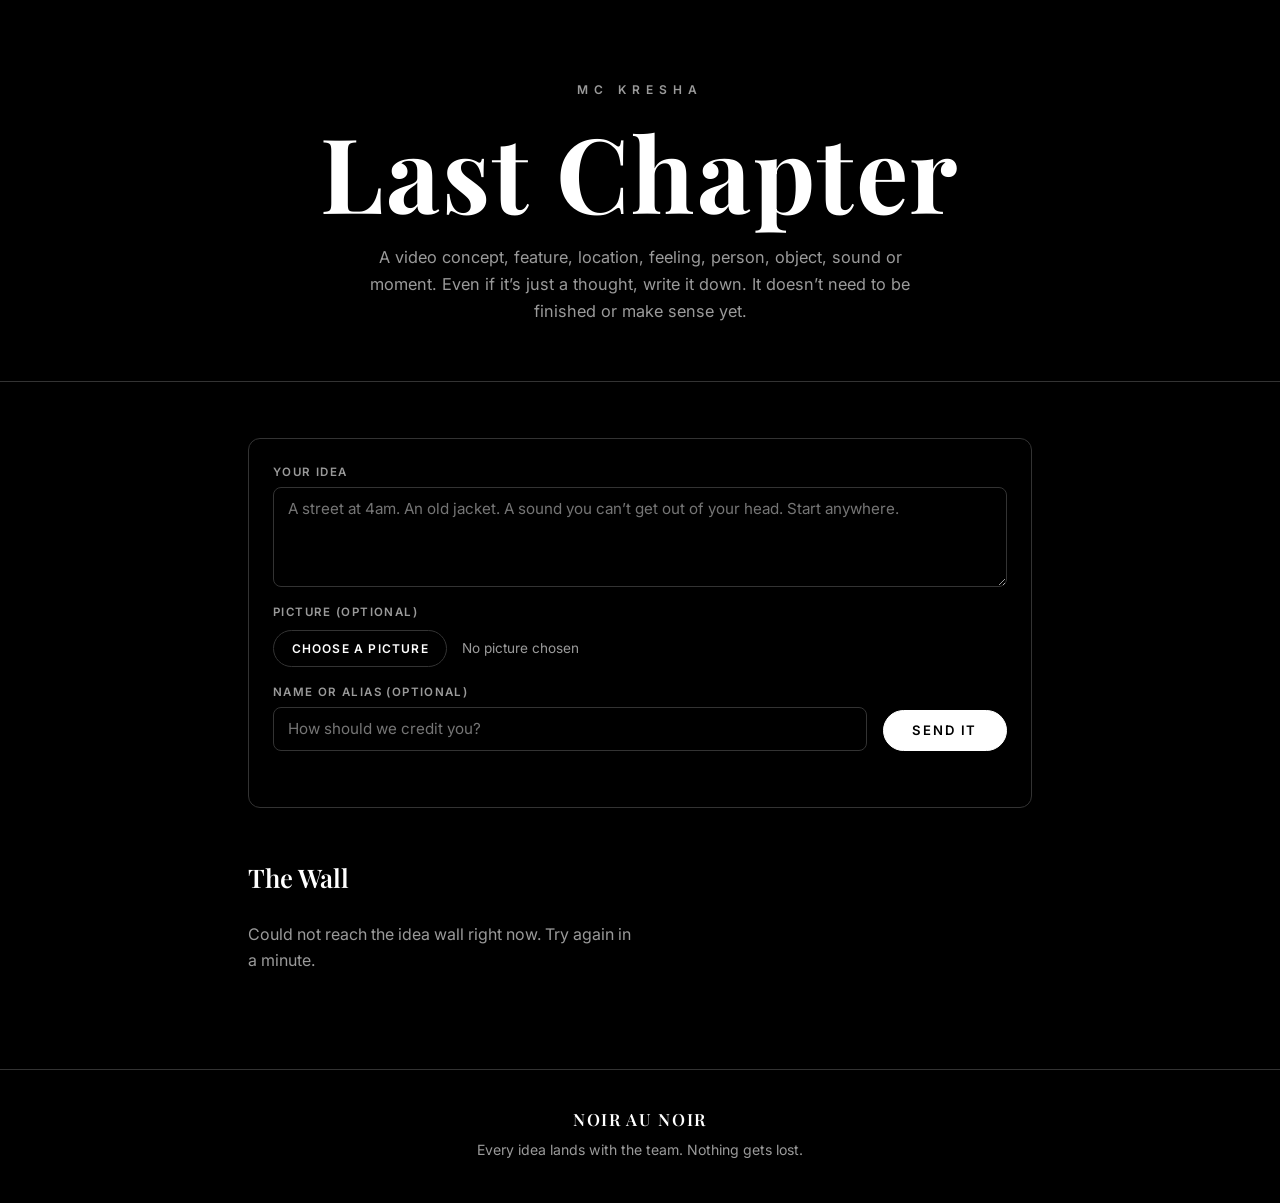
==== commit 1cb1e52d: "Drop the article: Last Chapter Co-Authored-By: Claude Fable 5 <noreply@anthropic.com>" ====
--- a/index.html
+++ b/index.html
@@ -3,8 +3,8 @@
 <head>
   <meta charset="UTF-8">
   <meta name="viewport" content="width=device-width, initial-scale=1.0">
-  <title>MC KRESHA | The Last Chapter</title>
-  <meta name="description" content="The Last Chapter: send your idea for the MC Kresha project. Open to everyone, no account needed.">
+  <title>MC KRESHA | Last Chapter</title>
+  <meta name="description" content="Last Chapter: send your idea for the MC Kresha project. Open to everyone, no account needed.">
   <link rel="preconnect" href="https://fonts.googleapis.com">
   <link rel="preconnect" href="https://fonts.gstatic.com" crossorigin>
   <link href="https://fonts.googleapis.com/css2?family=Playfair+Display:wght@500;600;700&family=Inter:wght@400;500;600&display=swap" rel="stylesheet">
@@ -15,7 +15,7 @@
 
   <header class="hero">
     <p class="hero-kicker">MC KRESHA</p>
-    <h1 class="hero-title">The Last Chapter</h1>
+    <h1 class="hero-title">Last Chapter</h1>
     <p class="hero-sub">
       A video concept, feature, location, feeling, person, object, sound or moment.
       Even if it’s just a thought, write it down. It doesn’t need to be finished
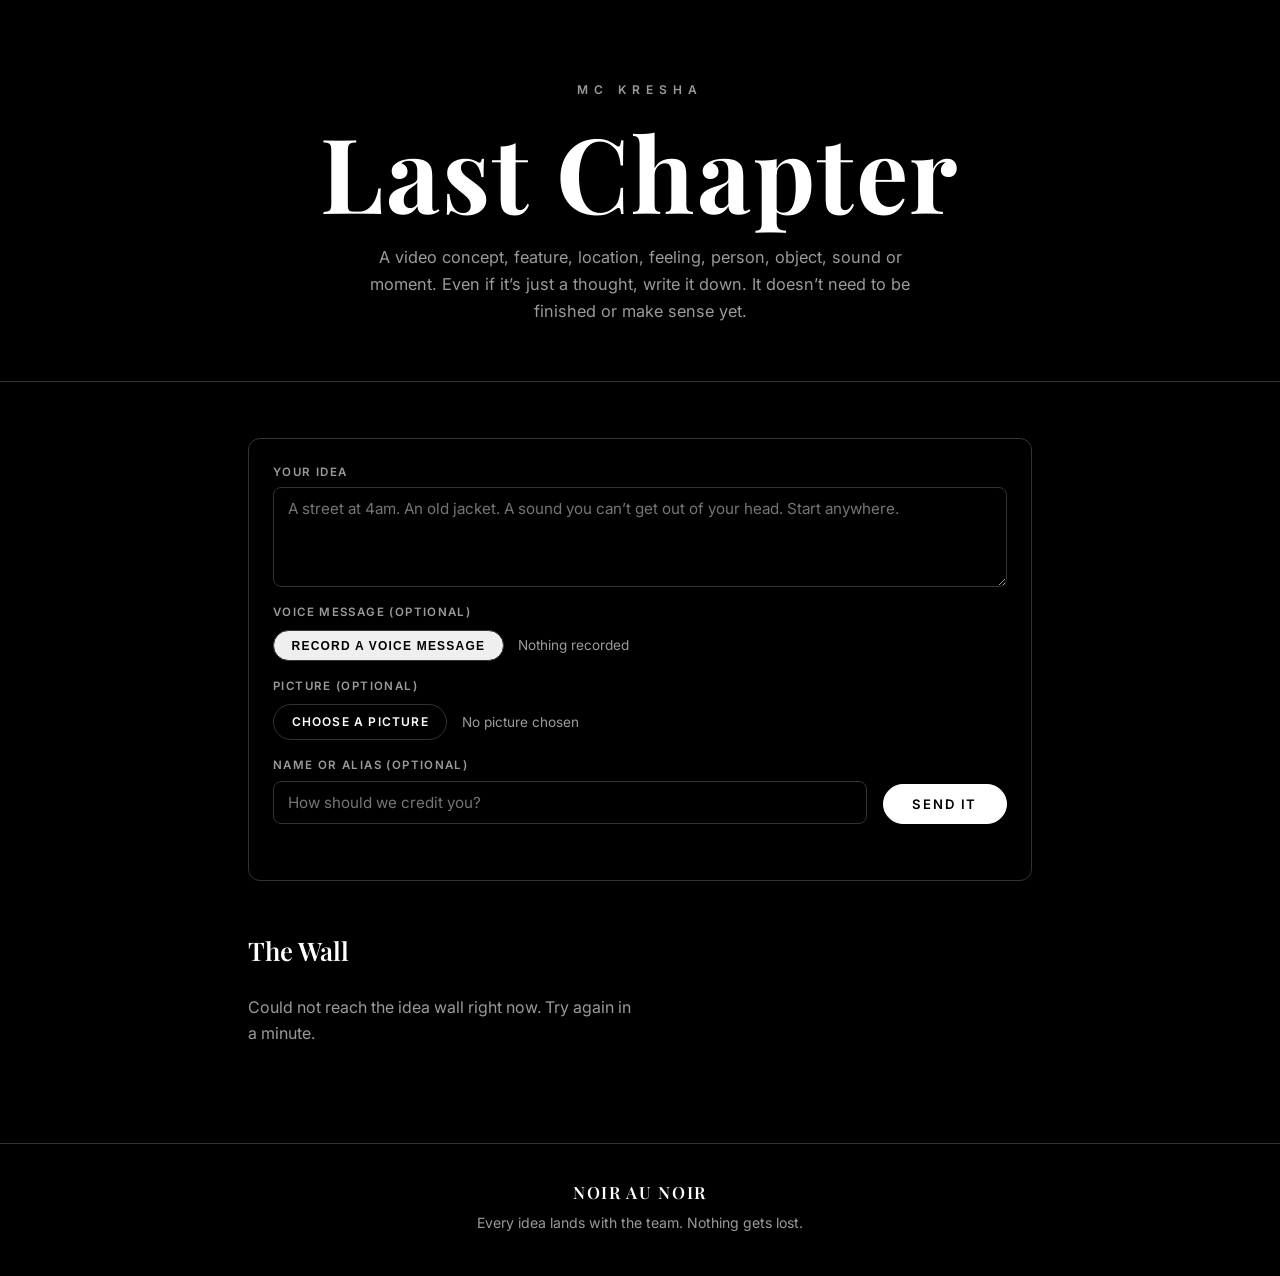
==== commit 143ca7e9: "Add voice messages to the idea box Record in the browser (60s cap, opus/mp4 depending on browser), s" ====
--- a/index.html
+++ b/index.html
@@ -31,6 +31,19 @@
           <textarea id="idea-text" rows="4" maxlength="1000" required
             placeholder="A street at 4am. An old jacket. A sound you can’t get out of your head. Start anywhere."></textarea>
         </label>
+        <div class="pic-field" id="voice-field" hidden>
+          <span class="pic-label">Voice message (optional)</span>
+          <div class="pic-row">
+            <button type="button" class="btn-file" id="rec-start">Record a voice message</button>
+            <button type="button" class="btn-file recording" id="rec-stop" hidden>
+              <span class="rec-dot"></span> Stop recording
+            </button>
+            <span class="pic-name muted" id="rec-status">Nothing recorded</span>
+            <button type="button" class="btn-clear" id="rec-clear" hidden>Remove recording</button>
+          </div>
+          <audio id="rec-preview" class="rec-preview" controls hidden></audio>
+        </div>
+
         <div class="pic-field">
           <span class="pic-label">Picture (optional)</span>
           <div class="pic-row">
--- a/styles.css
+++ b/styles.css
@@ -13,6 +13,9 @@
 
 * { box-sizing: border-box; margin: 0; padding: 0; }
 
+/* an explicit display rule must never resurrect a hidden element */
+[hidden] { display: none !important; }
+
 body {
   background: var(--bg);
   color: var(--text);
@@ -247,3 +250,34 @@
   color: var(--text);
   margin-bottom: 0.3rem;
 }
+
+/* ============ VOICE MESSAGE ============ */
+.btn-file.recording {
+  border-color: var(--text);
+  display: inline-flex;
+  align-items: center;
+  gap: 0.5rem;
+}
+
+.rec-dot {
+  width: 0.55rem;
+  height: 0.55rem;
+  border-radius: 50%;
+  background: var(--text);
+  animation: pulse 1.1s ease-in-out infinite;
+}
+
+@keyframes pulse { 0%, 100% { opacity: 1; } 50% { opacity: 0.25; } }
+
+.rec-preview {
+  width: 100%;
+  max-width: 22rem;
+  height: 2.5rem;
+  filter: invert(1) grayscale(1);
+}
+
+.idea-audio {
+  width: 100%;
+  height: 2.4rem;
+  filter: invert(1) grayscale(1);
+}
